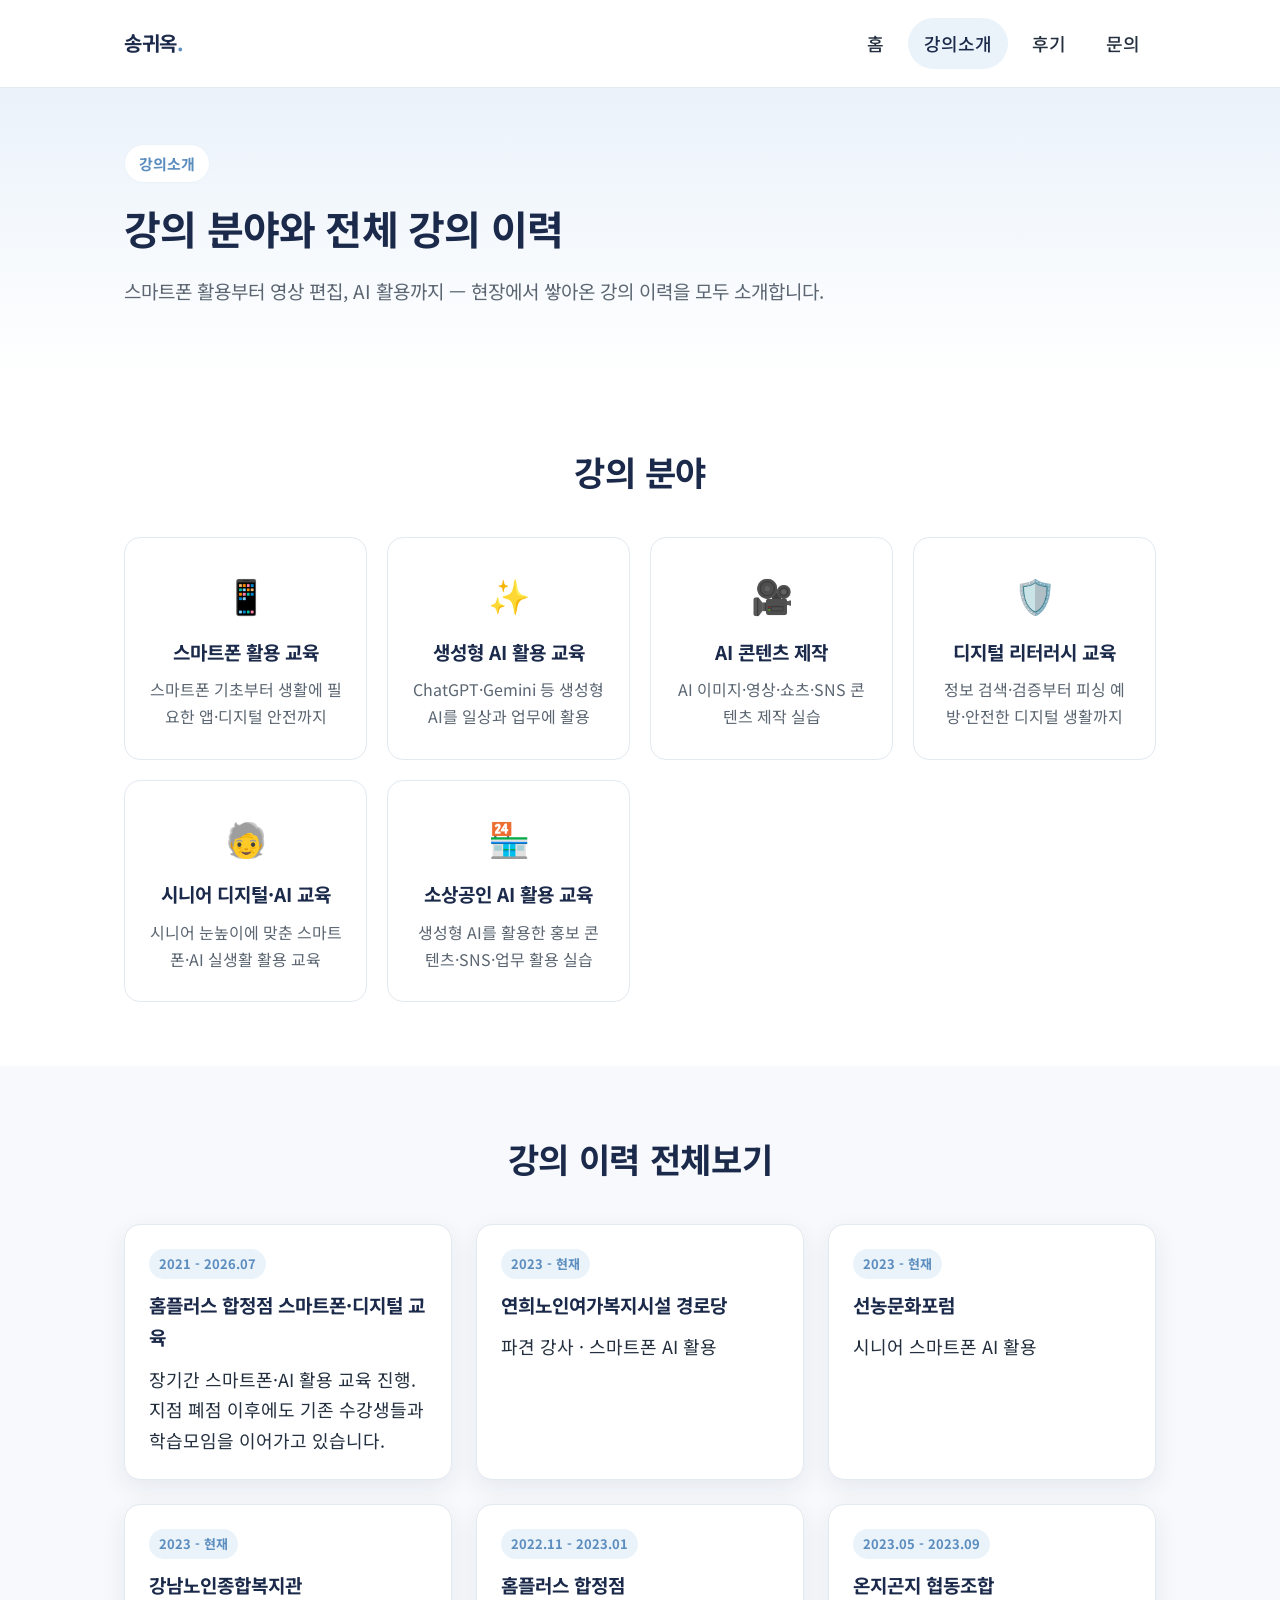
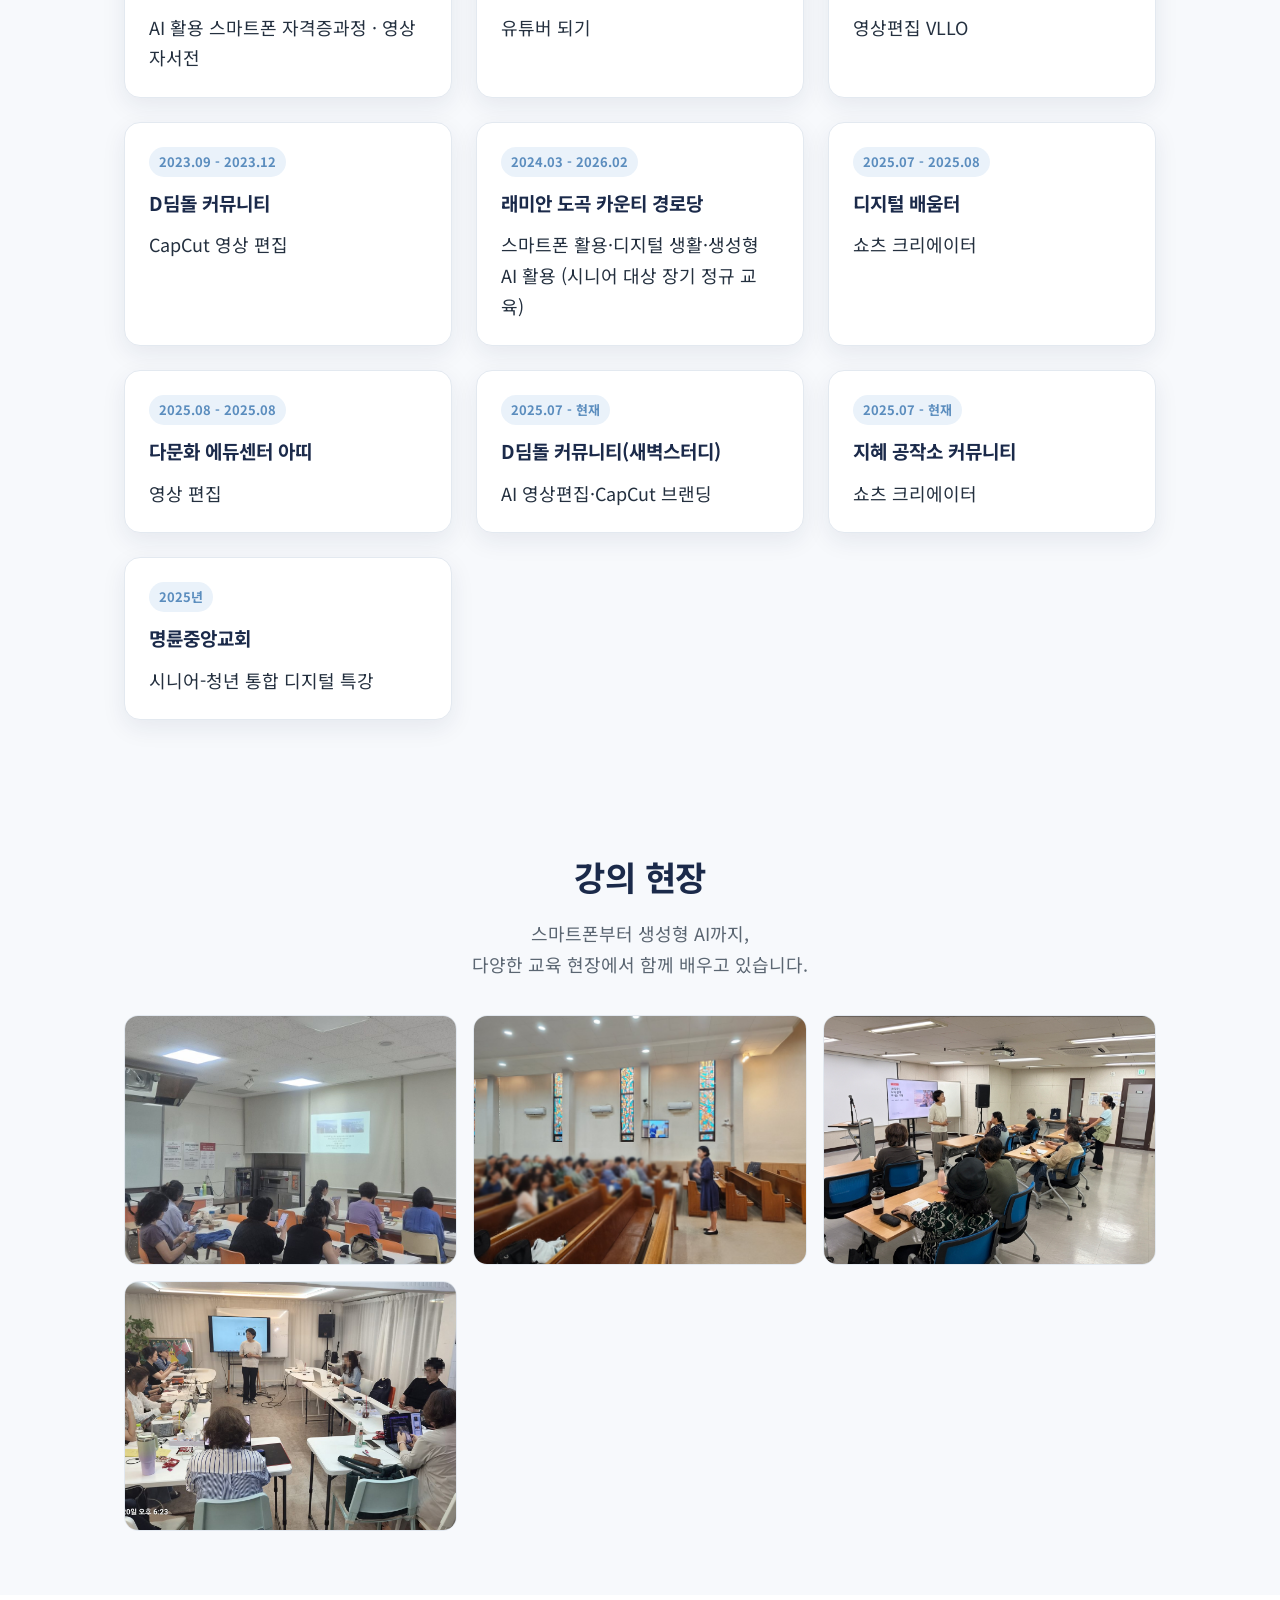
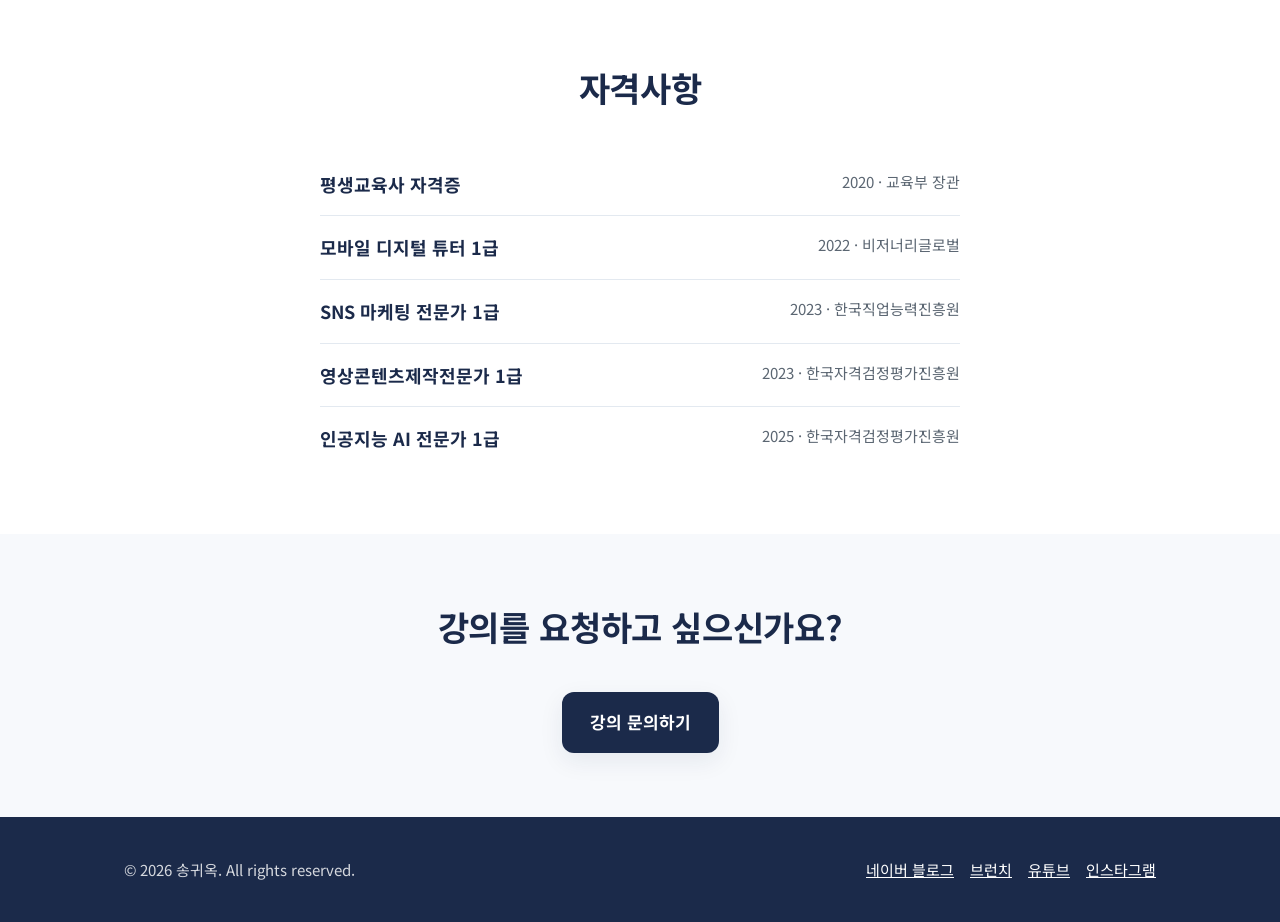
==== lectures.html @ c1cd8e17 "Initial commit: 송귀옥 프로필 사이트" ====
<!DOCTYPE html>
<html lang="ko">
<head>
<meta charset="UTF-8">
<meta name="viewport" content="width=device-width, initial-scale=1.0">
<title>강의소개 | 송귀옥</title>
<meta name="description" content="송귀옥 강사의 강의 분야, 강의 이력, 자격사항을 소개합니다.">
<link rel="preconnect" href="https://fonts.googleapis.com">
<link href="https://fonts.googleapis.com/css2?family=Noto+Sans+KR:wght@400;500;700;900&display=swap" rel="stylesheet">
<link rel="stylesheet" href="css/styles.css">
</head>
<body>

<header class="site-header">
  <nav class="nav">
    <a href="index.html" class="nav-brand">송귀옥<span>.</span></a>
    <button class="nav-toggle" aria-label="메뉴 열기">≡</button>
    <ul class="nav-links">
      <li><a href="index.html">홈</a></li>
      <li><a href="lectures.html" aria-current="page">강의소개</a></li>
      <li><a href="reviews.html">후기</a></li>
      <li><a href="contact.html">문의</a></li>
    </ul>
  </nav>
</header>

<section class="hero" style="padding:56px 0 40px;">
  <div class="container">
    <span class="eyebrow">강의소개</span>
    <h1 style="font-size:clamp(28px,4vw,40px);">강의 분야와 전체 강의 이력</h1>
    <p class="lead">스마트폰 활용부터 영상 편집, AI 활용까지 — 현장에서 쌓아온 강의 이력을 모두 소개합니다.</p>
  </div>
</section>

<section>
  <div class="container">
    <div class="section-head">
      <h2>강의 분야</h2>
    </div>
    <div class="field-grid">
      <div class="field-card"><div class="icon">📱</div><h3>스마트폰 활용 교육</h3><p>스마트폰 기초부터 생활에 필요한 앱·디지털 안전까지</p></div>
      <div class="field-card"><div class="icon">✨</div><h3>생성형 AI 활용 교육</h3><p>ChatGPT·Gemini 등 생성형 AI를 일상과 업무에 활용</p></div>
      <div class="field-card"><div class="icon">🎥</div><h3>AI 콘텐츠 제작</h3><p>AI 이미지·영상·쇼츠·SNS 콘텐츠 제작 실습</p></div>
      <div class="field-card"><div class="icon">🛡️</div><h3>디지털 리터러시 교육</h3><p>정보 검색·검증부터 피싱 예방·안전한 디지털 생활까지</p></div>
      <div class="field-card"><div class="icon">🧓</div><h3>시니어 디지털·AI 교육</h3><p>시니어 눈높이에 맞춘 스마트폰·AI 실생활 활용 교육</p></div>
      <div class="field-card"><div class="icon">🏪</div><h3>소상공인 AI 활용 교육</h3><p>생성형 AI를 활용한 홍보 콘텐츠·SNS·업무 활용 실습</p></div>
    </div>
  </div>
</section>

<section class="section-alt">
  <div class="container">
    <div class="section-head">
      <h2>강의 이력 전체보기</h2>
    </div>
    <div class="card-grid" id="lectures-full">
      <p class="state-msg">불러오는 중...</p>
    </div>
  </div>
</section>

<section class="section-alt">
  <div class="container">
    <div class="section-head">
      <h2>강의 현장</h2>
      <p>스마트폰부터 생성형 AI까지,<br>다양한 교육 현장에서 함께 배우고 있습니다.</p>
    </div>
    <div class="gallery-grid">
      <button class="gallery-item" type="button" data-src="images/gallery-1.jpg"><img src="images/gallery-1.jpg" alt="강의 현장 사진" loading="lazy"></button>
      <button class="gallery-item" type="button" data-src="images/gallery-2.jpg"><img src="images/gallery-2.jpg" alt="강의 현장 사진" loading="lazy"></button>
      <button class="gallery-item" type="button" data-src="images/gallery-3.jpg"><img src="images/gallery-3.jpg" alt="강의 현장 사진" loading="lazy"></button>
      <button class="gallery-item" type="button" data-src="images/gallery-4.jpg"><img src="images/gallery-4.jpg" alt="강의 현장 사진" loading="lazy"></button>
    </div>
  </div>
</section>

<div class="lightbox" id="lightbox" hidden>
  <button class="lightbox-close" type="button" aria-label="닫기">✕</button>
  <img id="lightbox-img" src="" alt="강의 현장 사진 확대보기">
</div>

<section>
  <div class="container">
    <div class="section-head">
      <h2>자격사항</h2>
    </div>
    <ul class="cert-list" id="cert-list-full">
      <li class="state-msg">불러오는 중...</li>
    </ul>
  </div>
</section>

<section class="section-alt" style="text-align:center;">
  <div class="container">
    <div class="section-head">
      <h2>강의를 요청하고 싶으신가요?</h2>
    </div>
    <a href="contact.html" class="btn btn-primary">강의 문의하기</a>
  </div>
</section>

<footer class="site-footer">
  <div class="container footer-inner">
    <div>© <span id="year"></span> 송귀옥. All rights reserved.</div>
    <div style="display:flex; gap:16px; flex-wrap:wrap;">
      <a href="https://blog.naver.com/dhrdl5252" target="_blank" rel="noopener">네이버 블로그</a>
      <a href="https://brunch.co.kr/@narsha-now" target="_blank" rel="noopener">브런치</a>
      <a href="https://www.youtube.com/@narsha-now" target="_blank" rel="noopener">유튜브</a>
      <a href="https://www.instagram.com/narsha.now/" target="_blank" rel="noopener">인스타그램</a>
    </div>
  </div>
</footer>

<script>document.getElementById("year").textContent = new Date().getFullYear();</script>
<script src="js/data-loader.js"></script>
<script src="js/main.js"></script>
<script>
  renderLectures({ fullContainerId: "lectures-full" });
  renderCerts("cert-list-full");
</script>
</body>
</html>
---- css/styles.css ----
/* ===== 디지털 리터러시·AI 활용 전문강사 송귀옥 — 프로필 사이트 ===== */

:root {
  --navy: #1B2A4A;
  --navy-dark: #10192E;
  --blue-soft: #5B8DBE;
  --blue-tint: #EAF2FA;
  --white: #FFFFFF;
  --bg-section: #F7F9FC;
  --text-main: #24303F;
  --text-sub: #5B6672;
  --border: #E3E9F0;
  --shadow: 0 8px 24px rgba(27, 42, 74, 0.08);
  --radius: 16px;
  --max-width: 1080px;
}

* { box-sizing: border-box; }

html { scroll-behavior: smooth; }

body {
  margin: 0;
  font-family: "Noto Sans KR", "Malgun Gothic", sans-serif;
  font-size: 18px;
  line-height: 1.7;
  color: var(--text-main);
  background: var(--white);
  -webkit-font-smoothing: antialiased;
}

img { max-width: 100%; display: block; }

a { color: inherit; text-decoration: none; }

.container {
  max-width: var(--max-width);
  margin: 0 auto;
  padding: 0 24px;
}

/* ---------- 헤더/내비게이션 ---------- */

.site-header {
  position: sticky;
  top: 0;
  z-index: 100;
  background: rgba(255, 255, 255, 0.92);
  backdrop-filter: saturate(180%) blur(8px);
  border-bottom: 1px solid var(--border);
}

.nav {
  display: flex;
  align-items: center;
  justify-content: space-between;
  padding: 18px 24px;
  max-width: var(--max-width);
  margin: 0 auto;
}

.nav-brand {
  font-size: 20px;
  font-weight: 700;
  color: var(--navy);
  letter-spacing: -0.02em;
}

.nav-brand span { color: var(--blue-soft); }

.nav-links {
  display: flex;
  gap: 8px;
  list-style: none;
  margin: 0;
  padding: 0;
}

.nav-links a {
  display: inline-block;
  padding: 10px 16px;
  border-radius: 999px;
  font-weight: 500;
  color: var(--text-main);
  transition: background 0.15s ease, color 0.15s ease;
}

.nav-links a:hover,
.nav-links a[aria-current="page"] {
  background: var(--blue-tint);
  color: var(--navy);
}

.nav-toggle {
  display: none;
  background: none;
  border: none;
  font-size: 28px;
  color: var(--navy);
  cursor: pointer;
}

@media (max-width: 720px) {
  .nav-toggle { display: block; }
  .nav-links {
    display: none;
    position: absolute;
    top: 100%;
    left: 0;
    right: 0;
    flex-direction: column;
    background: var(--white);
    border-bottom: 1px solid var(--border);
    padding: 12px 24px 20px;
  }
  .nav-links.open { display: flex; }
  .nav-links a { padding: 14px 12px; }
}

/* ---------- 히어로 ---------- */

.hero {
  background: linear-gradient(180deg, var(--blue-tint) 0%, var(--white) 100%);
  padding: 72px 0 56px;
}

.hero-inner {
  display: grid;
  grid-template-columns: 1.2fr 0.8fr;
  gap: 48px;
  align-items: center;
}

@media (max-width: 860px) {
  .hero-inner { grid-template-columns: 1fr; }
}

.eyebrow {
  display: inline-block;
  font-size: 15px;
  font-weight: 700;
  color: var(--blue-soft);
  background: var(--white);
  border: 1px solid var(--blue-tint);
  padding: 6px 14px;
  border-radius: 999px;
  margin-bottom: 18px;
}

.hero h1 {
  font-size: clamp(32px, 4.5vw, 48px);
  line-height: 1.35;
  color: var(--navy);
  margin: 0 0 20px;
  letter-spacing: -0.02em;
  word-break: keep-all;
  overflow-wrap: normal;
}

.hero h1 strong { color: var(--blue-soft); }

.hero p.lead {
  font-size: 19px;
  color: var(--text-sub);
  margin: 0 0 32px;
}

.hero-actions {
  display: flex;
  gap: 12px;
  flex-wrap: wrap;
}

.btn {
  display: inline-flex;
  align-items: center;
  gap: 8px;
  padding: 14px 26px;
  border-radius: 12px;
  font-weight: 700;
  font-size: 17px;
  border: 2px solid transparent;
  cursor: pointer;
  transition: transform 0.12s ease, box-shadow 0.12s ease;
}

.btn:hover { transform: translateY(-1px); }

.btn-primary {
  background: var(--navy);
  color: var(--white);
  box-shadow: var(--shadow);
}

.btn-outline {
  background: var(--white);
  color: var(--navy);
  border-color: var(--navy);
}

.hero-portrait {
  width: 100%;
  max-width: 300px;
  max-height: 375px;
  margin-inline: auto;
  justify-self: center;
  aspect-ratio: 4 / 5;
  border-radius: 24px;
  background: var(--blue-tint);
  border: 1px solid var(--border);
  box-shadow: var(--shadow);
  padding: 20px;
  overflow: hidden;
}

.hero-portrait img {
  width: 100%;
  height: 100%;
  object-fit: cover;
  object-position: center 20%;
  border-radius: 16px;
  display: block;
}

@media (max-width: 600px) {
  .hero-portrait { max-width: 230px; max-height: 285px; padding: 14px; }
}

/* ---------- 공통 섹션 ---------- */

section { padding: 64px 0; }

.section-alt { background: var(--bg-section); }

.section-head { margin-bottom: 36px; text-align: center; }

.section-head h2 {
  font-size: clamp(26px, 3vw, 34px);
  color: var(--navy);
  margin: 0 0 12px;
  letter-spacing: -0.01em;
}

.section-head p {
  color: var(--text-sub);
  font-size: 18px;
  max-width: 640px;
  margin: 0 auto;
}

/* ---------- 강의 분야 카드 ---------- */

.field-grid {
  display: grid;
  grid-template-columns: repeat(auto-fit, minmax(220px, 1fr));
  gap: 20px;
}

.field-card {
  background: var(--white);
  border: 1px solid var(--border);
  border-radius: var(--radius);
  padding: 28px 24px;
  text-align: center;
}

.field-card .icon { font-size: 34px; margin-bottom: 12px; }

.field-card h3 {
  font-size: 19px;
  color: var(--navy);
  margin: 0 0 8px;
}

.field-card p {
  font-size: 16px;
  color: var(--text-sub);
  margin: 0;
}

/* ---------- 활동 채널 카드 ---------- */

.channel-card {
  display: flex;
  flex-direction: column;
  gap: 10px;
  background: var(--white);
  border: 1px solid var(--border);
  border-radius: var(--radius);
  padding: 28px 24px;
  text-align: left;
  transition: transform 0.14s ease, box-shadow 0.14s ease, border-color 0.14s ease;
}

.channel-card:hover {
  transform: translateY(-3px);
  box-shadow: var(--shadow);
  border-color: var(--blue-soft);
}

.channel-card .brand-icon {
  display: inline-flex;
  width: 56px;
  height: 56px;
}

.channel-card .brand-icon svg { display: block; }

.channel-card h3 {
  margin: 0;
  font-size: 19px;
  color: var(--navy);
}

.channel-card p {
  margin: 0;
  font-size: 16px;
  color: var(--text-sub);
}

/* ---------- 스토리 타임라인 ---------- */

.timeline {
  list-style: none;
  margin: 0;
  padding: 0;
  max-width: 720px;
  margin: 0 auto;
}

.timeline li {
  position: relative;
  padding: 0 0 32px 32px;
  border-left: 2px solid var(--blue-tint);
}

.timeline li:last-child { border-color: transparent; padding-bottom: 0; }

.timeline li::before {
  content: "";
  position: absolute;
  left: -7px;
  top: 4px;
  width: 12px;
  height: 12px;
  border-radius: 50%;
  background: var(--blue-soft);
}

.timeline h4 {
  margin: 0 0 6px;
  color: var(--navy);
  font-size: 18px;
}

.timeline p { margin: 0; color: var(--text-sub); }

/* ---------- 카드형 리스트 (강의이력/후기) ---------- */

.card-grid {
  display: grid;
  grid-template-columns: repeat(auto-fit, minmax(280px, 1fr));
  gap: 24px;
}

@media (min-width: 720px) {
  .media-grid { grid-template-columns: repeat(2, 1fr); }
}

.card {
  background: var(--white);
  border: 1px solid var(--border);
  border-radius: var(--radius);
  padding: 24px;
  box-shadow: var(--shadow);
  display: flex;
  flex-direction: column;
  gap: 10px;
}

.card .tag {
  align-self: flex-start;
  font-size: 13px;
  font-weight: 700;
  color: var(--blue-soft);
  background: var(--blue-tint);
  padding: 4px 10px;
  border-radius: 999px;
}

.card h3 { margin: 0; font-size: 19px; color: var(--navy); }

.card .period { font-size: 15px; color: var(--text-sub); }

.card p.desc { margin: 0; color: var(--text-main); }

.card img.thumb {
  width: 100%;
  height: 160px;
  object-fit: cover;
  border-radius: 10px;
  margin-bottom: 4px;
  background: var(--blue-tint);
}

.card img.thumb-rep {
  object-position: center 75%;
}

/* ---------- 자격사항 리스트 ---------- */

.cert-list { list-style: none; margin: 0; padding: 0; max-width: 640px; margin: 0 auto; }

.cert-list li {
  display: flex;
  justify-content: space-between;
  gap: 16px;
  padding: 16px 0;
  border-bottom: 1px solid var(--border);
  color: var(--text-main);
}

.cert-list li:last-child { border-bottom: none; }

.cert-list .cert-name { font-weight: 700; color: var(--navy); }

.cert-list .cert-meta { color: var(--text-sub); font-size: 15px; white-space: nowrap; }

/* ---------- 후기 카드 ---------- */

.review-card {
  position: relative;
  padding: 32px 28px;
  gap: 16px;
}

.review-card .quote-mark {
  font-size: 44px;
  color: var(--blue-tint);
  line-height: 1;
}

.review-card p.desc { line-height: 1.85; }

.review-card .author { font-weight: 700; color: var(--navy); margin-top: 4px; }

#review-preview.card-grid,
#reviews-full.card-grid {
  gap: 32px;
}

@media (min-width: 720px) {
  #reviews-full.card-grid { grid-template-columns: repeat(2, 1fr); }
}

/* ---------- 문의 폼 ---------- */

.contact-form {
  max-width: 560px;
  margin: 0 auto;
  background: var(--white);
  border: 1px solid var(--border);
  border-radius: var(--radius);
  padding: 32px;
  box-shadow: var(--shadow);
}

.form-row { margin-bottom: 20px; }

.form-row label {
  display: block;
  font-weight: 700;
  color: var(--navy);
  margin-bottom: 8px;
  font-size: 16px;
}

.form-row input,
.form-row textarea {
  width: 100%;
  padding: 14px 16px;
  border: 1px solid var(--border);
  border-radius: 10px;
  font-size: 17px;
  font-family: inherit;
  color: var(--text-main);
}

.form-row textarea { min-height: 140px; resize: vertical; }

.form-row input:focus,
.form-row textarea:focus {
  outline: none;
  border-color: var(--blue-soft);
  box-shadow: 0 0 0 3px var(--blue-tint);
}

.contact-direct {
  max-width: 560px;
  margin: 24px auto 0;
  display: grid;
  grid-template-columns: repeat(auto-fit, minmax(220px, 1fr));
  gap: 16px;
}

.contact-direct .item {
  background: var(--bg-section);
  border-radius: 12px;
  padding: 18px 20px;
}

.contact-direct .label { font-size: 14px; color: var(--text-sub); margin-bottom: 4px; }

.contact-direct .value { font-size: 18px; font-weight: 700; color: var(--navy); }

/* ---------- 강의 현장 갤러리 ---------- */

.gallery-grid {
  display: grid;
  grid-template-columns: repeat(3, 1fr);
  gap: 16px;
}

@media (max-width: 720px) {
  .gallery-grid { grid-template-columns: repeat(2, 1fr); }
}

@media (max-width: 440px) {
  .gallery-grid { grid-template-columns: 1fr; }
}

.gallery-item {
  display: block;
  position: relative;
  aspect-ratio: 4 / 3;
  border-radius: 14px;
  overflow: hidden;
  border: 1px solid var(--border);
  background: var(--bg-section);
  padding: 0;
  cursor: pointer;
}

.gallery-item img {
  width: 100%;
  height: 100%;
  object-fit: cover;
  transition: transform 0.2s ease;
}

.gallery-item:hover img,
.gallery-item:focus-visible img {
  transform: scale(1.05);
}

.gallery-item:focus-visible {
  outline: 3px solid var(--blue-soft);
  outline-offset: 2px;
}

.lightbox {
  position: fixed;
  inset: 0;
  background: rgba(16, 25, 46, 0.88);
  display: flex;
  align-items: center;
  justify-content: center;
  padding: 32px;
  z-index: 200;
}

.lightbox[hidden] { display: none; }

.lightbox img {
  max-width: 100%;
  max-height: 88vh;
  border-radius: 12px;
  box-shadow: 0 20px 60px rgba(0, 0, 0, 0.4);
}

.lightbox-close {
  position: absolute;
  top: max(20px, env(safe-area-inset-top, 0px));
  right: 24px;
  background: none;
  border: none;
  color: #ffffff;
  font-size: 32px;
  line-height: 1;
  cursor: pointer;
  padding: 8px;
}

/* ---------- 로딩/빈 상태 ---------- */

.state-msg {
  text-align: center;
  color: var(--text-sub);
  padding: 24px;
  grid-column: 1 / -1;
}

/* ---------- 더보기 버튼 ---------- */

.more-wrap { text-align: center; margin-top: 32px; }

/* ---------- 푸터 ---------- */

.site-footer {
  background: var(--navy);
  color: rgba(255,255,255,0.82);
  padding: 40px 0;
  font-size: 15px;
}

.site-footer a { color: var(--white); text-decoration: underline; }

.footer-inner {
  display: flex;
  justify-content: space-between;
  flex-wrap: wrap;
  gap: 16px;
}
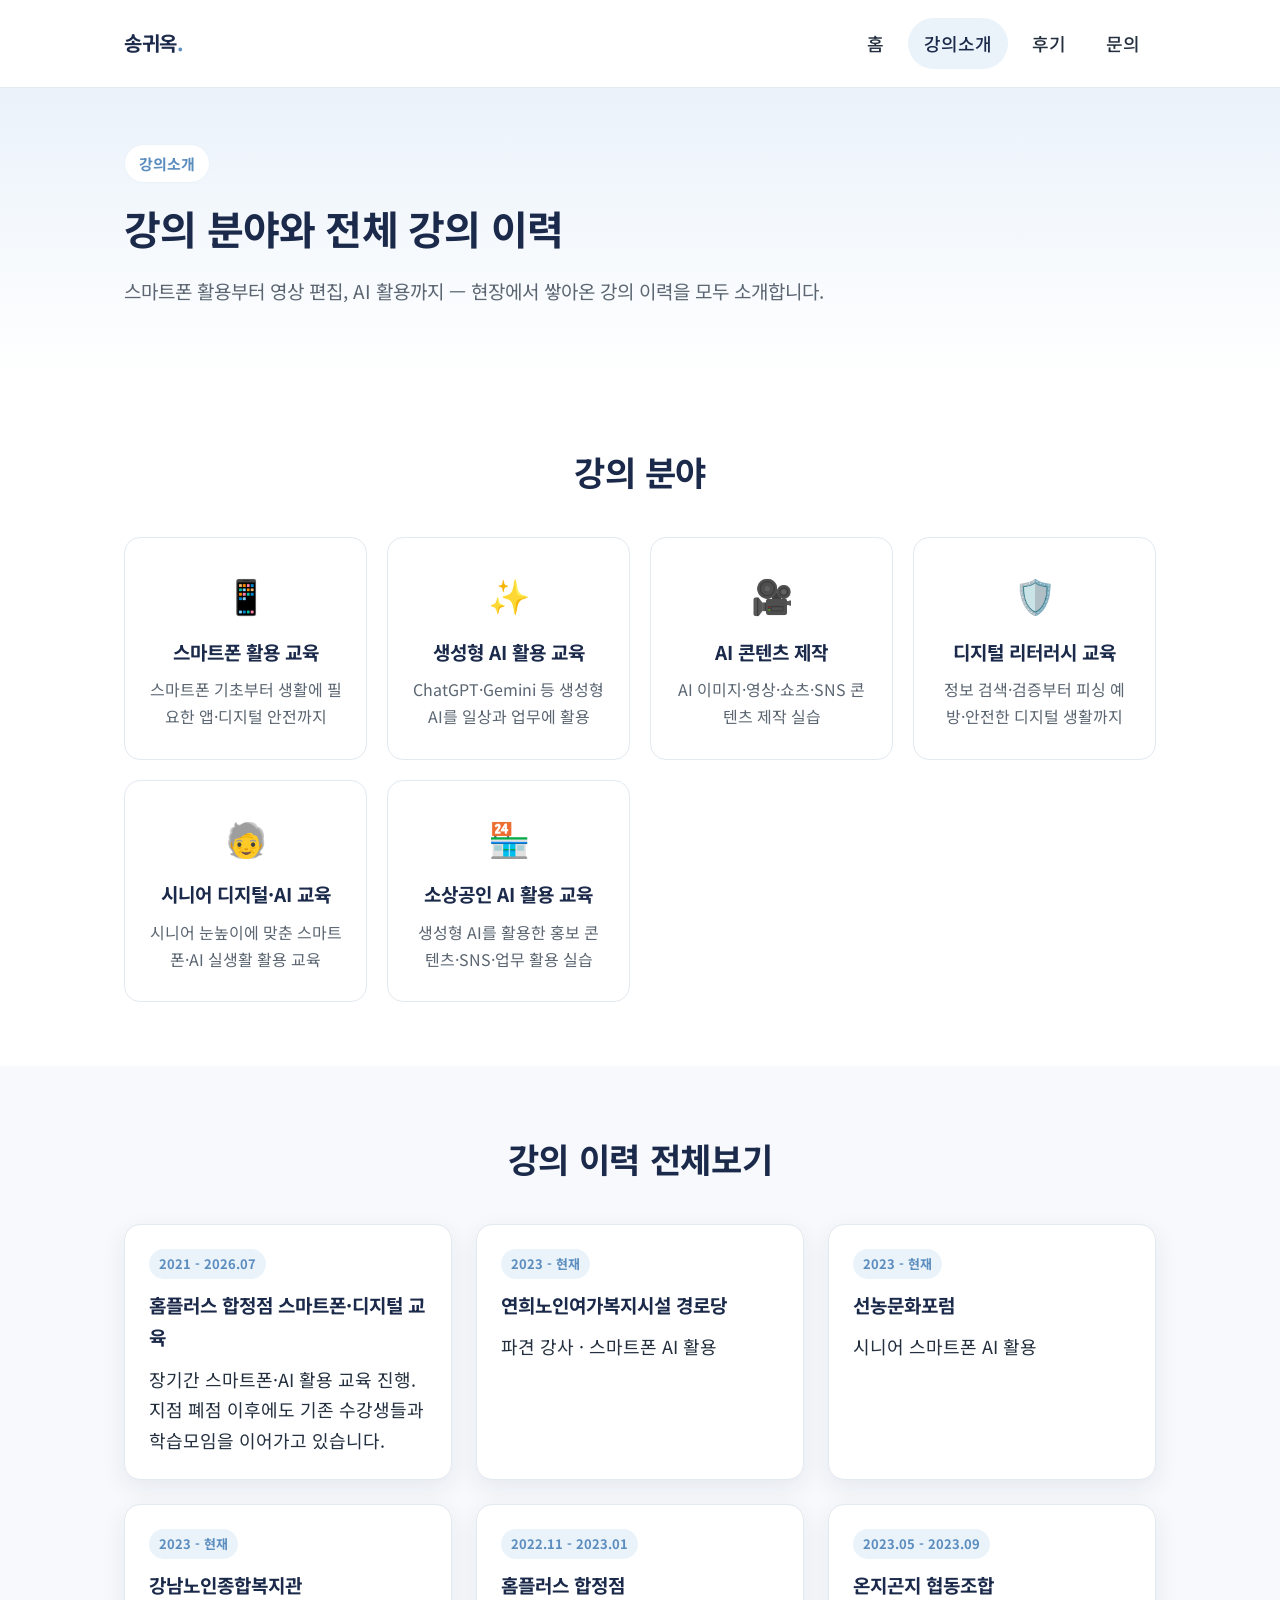
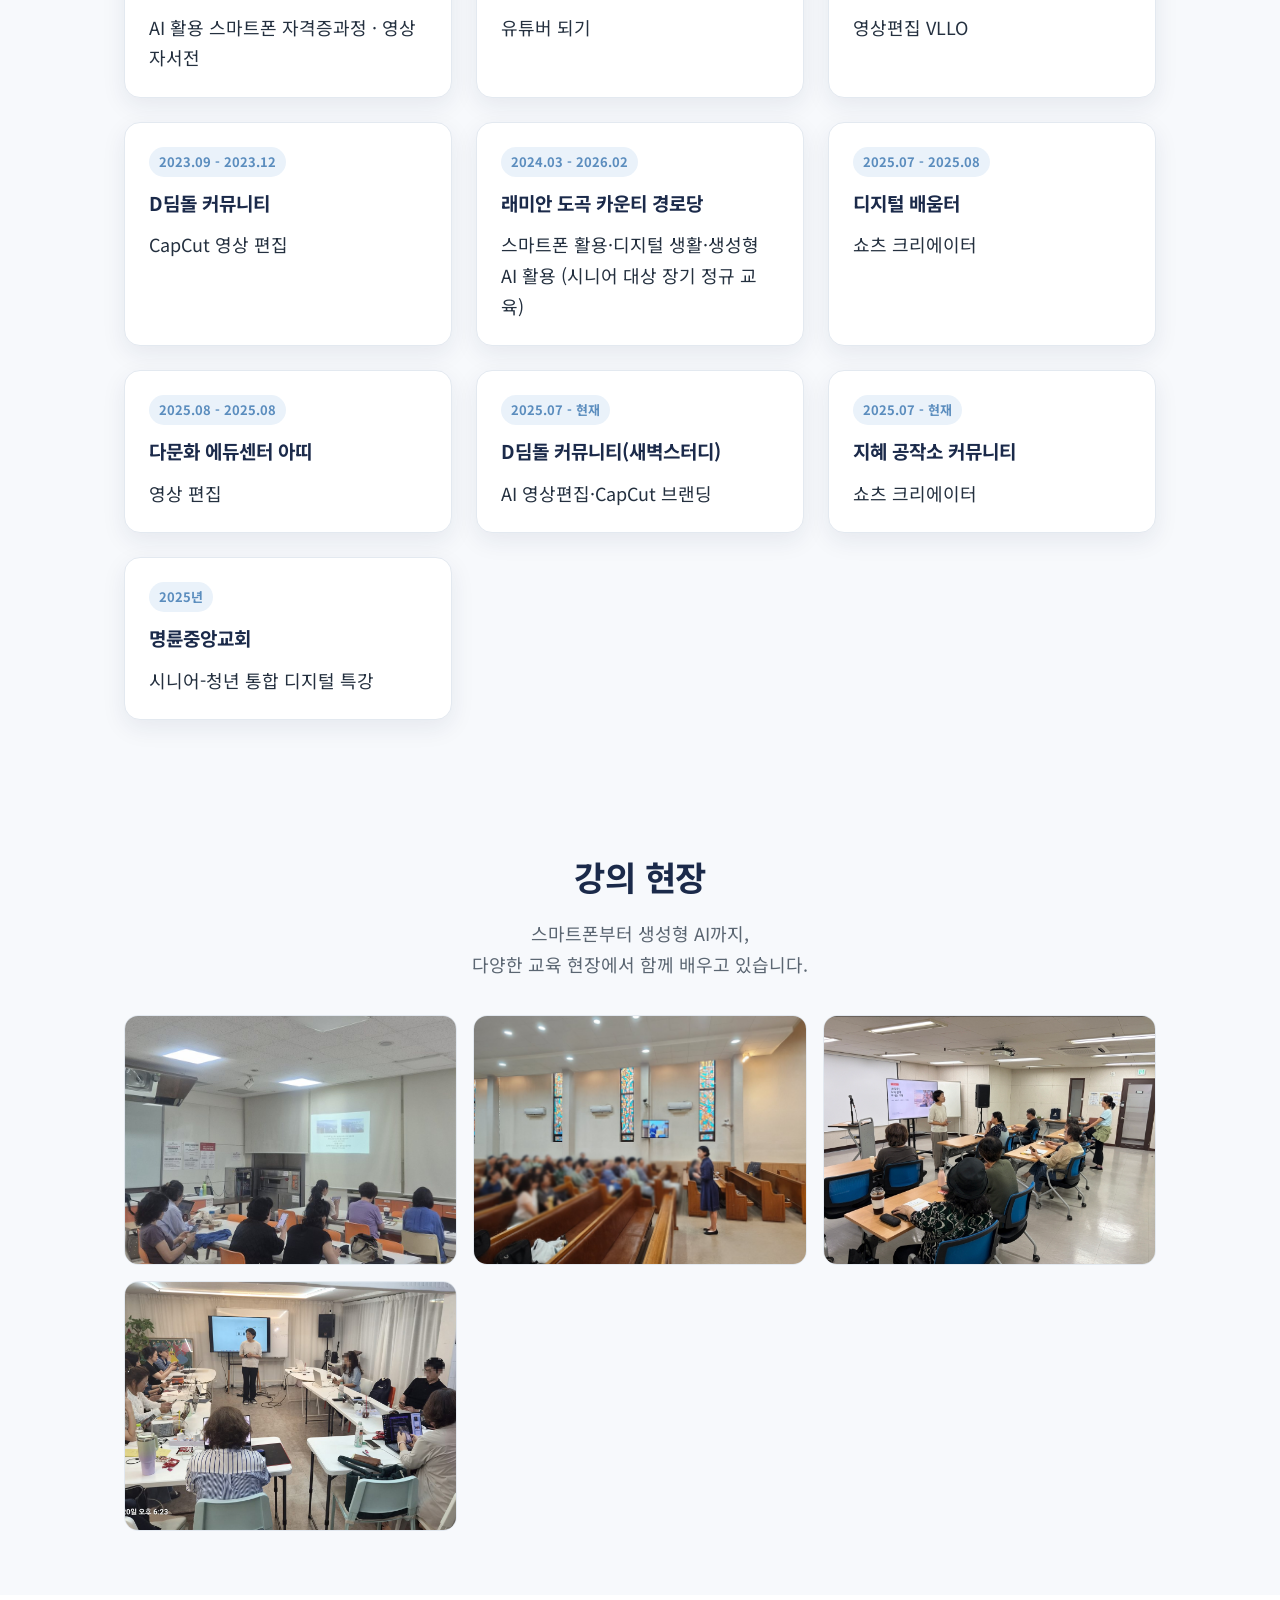
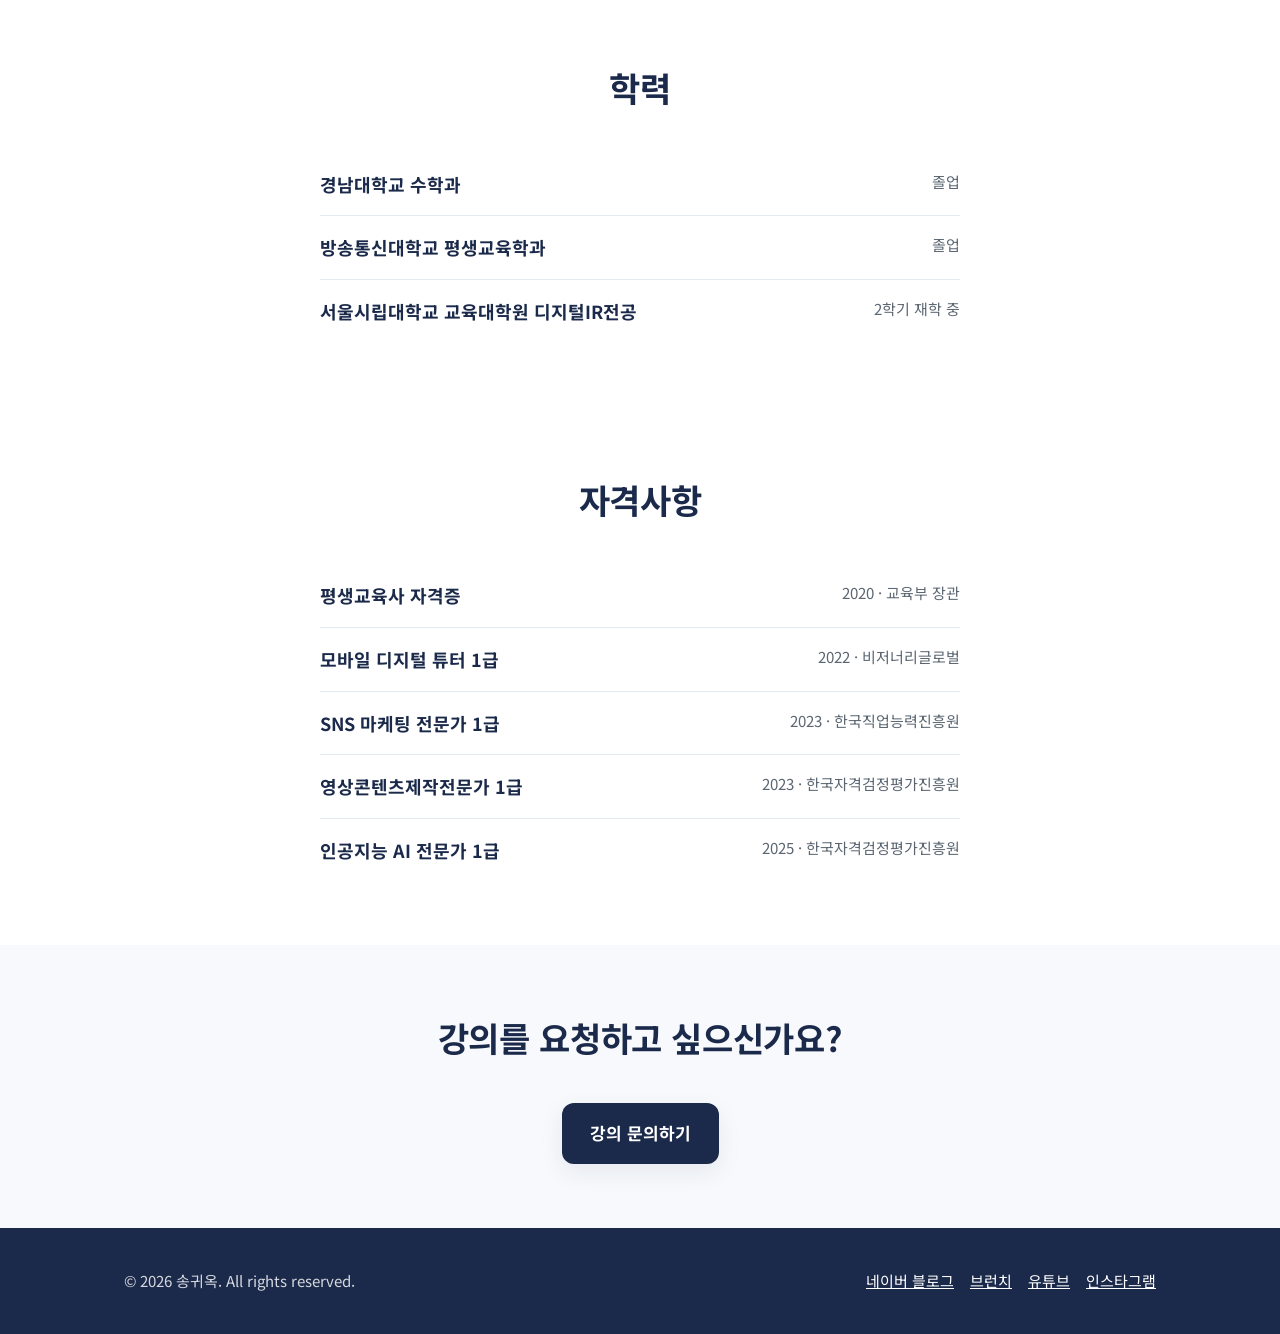
==== commit f9a9f10f: "학력(경남대·방송통신대·서울시립대 대학원) 정보 추가 및 표기 정정" ====
--- a/lectures.html
+++ b/lectures.html
@@ -82,6 +82,28 @@
 <section>
   <div class="container">
     <div class="section-head">
+      <h2>학력</h2>
+    </div>
+    <ul class="cert-list">
+      <li>
+        <span class="cert-name">경남대학교 수학과</span>
+        <span class="cert-meta">졸업</span>
+      </li>
+      <li>
+        <span class="cert-name">방송통신대학교 평생교육학과</span>
+        <span class="cert-meta">졸업</span>
+      </li>
+      <li>
+        <span class="cert-name">서울시립대학교 교육대학원 디지털IR전공</span>
+        <span class="cert-meta">2학기 재학 중</span>
+      </li>
+    </ul>
+  </div>
+</section>
+
+<section>
+  <div class="container">
+    <div class="section-head">
       <h2>자격사항</h2>
     </div>
     <ul class="cert-list" id="cert-list-full">
